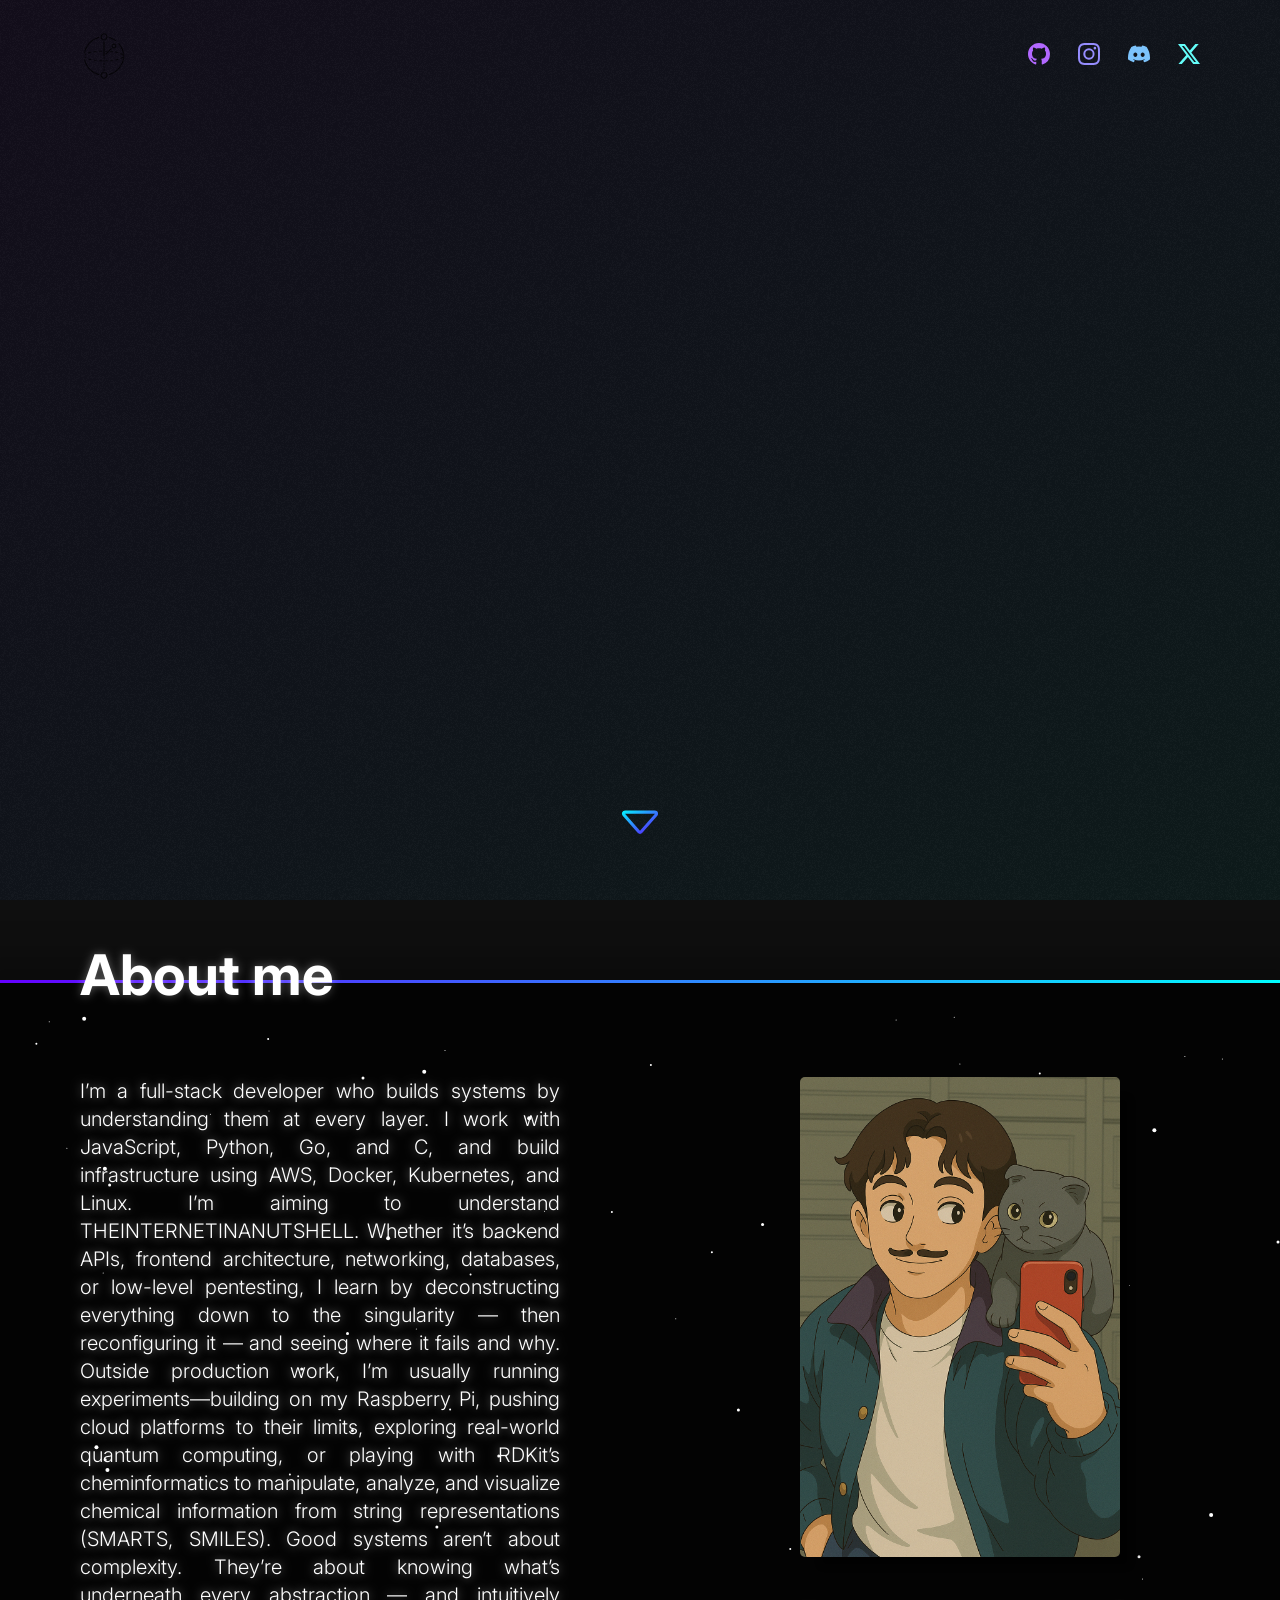
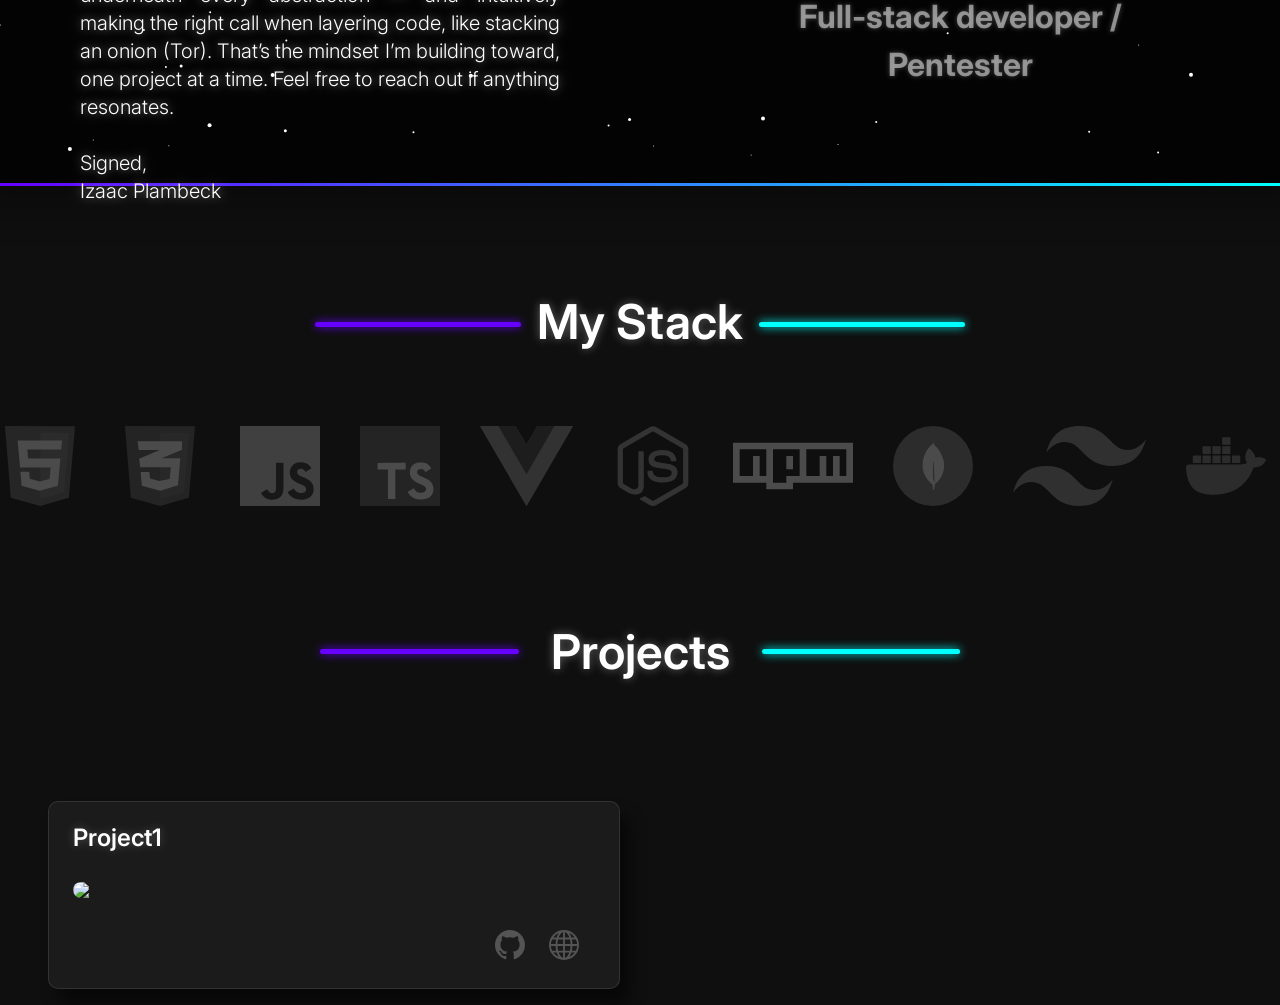
==== index.html @ 8a660562 "Deploy" ====
<!doctype html><html lang=""><head><meta charset="utf-8"><meta http-equiv="X-UA-Compatible" content="IE=edge"><meta name="viewport" content="width=device-width,initial-scale=1"><link rel="icon" href="/favicon.ico"><meta property="og:title" content="Izaac Plambeck - Developer Portfolio"/><meta property="og:description" content="Portfolio to showcase my skills and projects."/><meta property="og:image" content="https://Izaacapp.github.io/preview.png"/><meta property="og:url" content="https://Izaacapp.github.io/"/><title>Izaac Plambeck - Izaacs</title><script defer="defer" src="/js/chunk-vendors.48501318.js"></script><script defer="defer" src="/js/app.54926633.js"></script><link href="/css/app.30dce50b.css" rel="stylesheet"><link href="/app.css" rel="stylesheet"></head><body><noscript><strong>We're sorry but izaacapp-portfolio doesn't work properly without JavaScript enabled. Please enable it to continue.</strong></noscript><div id="app"></div></body></html>
---- css/app.30dce50b.css ----
@import url(https://fonts.googleapis.com/css2?family=Inter:ital,opsz,wght@0,14..32,100..900;1,14..32,100..900&display=swap);.about-container{width:100vw;height:-moz-fit-content;height:fit-content;display:flex;justify-content:center;align-items:center;padding:5rem 0}.about-card{width:100%;height:50rem;background-color:rgba(0,0,0,.75);-o-border-image:linear-gradient(to right,var(--primary),var(--secondary)) 1;border-image:linear-gradient(to right,var(--primary),var(--secondary)) 1;border-top:3px solid #000;border-bottom:3px solid #000;box-shadow:0 0 30px 25px rgba(0,0,0,.25);position:relative}.about-card canvas{height:100%;width:100%;position:absolute;top:0;left:0;pointer-events:none}.about-content{z-index:1;flex-direction:row}.about-content,.about-content-inner{display:flex;justify-content:center;align-items:center;height:100%}.about-content-inner{width:50%;flex-direction:column;box-sizing:border-box;padding:5rem}.about-content-inner img{height:min(90%,calc(50vw - 10rem));position:relative;border-radius:5px;box-shadow:15px 15px 10px rgba(0,0,0,.5)}.about-content-inner .subtitle{margin-top:1rem;font-size:2rem;font-weight:700;color:hsla(0,0%,100%,.5);text-align:center;line-height:calc(100% + 1rem);text-shadow:0 0 5px hsla(0,0%,100%,.25);width:min(90%,calc(50vw - 10rem));position:relative;display:block}.about-text-container{height:100%;width:100%;display:flex;flex-direction:column;justify-content:center;align-items:flex-start;gap:3rem}.about-title{font-size:3.5rem;font-weight:700;cursor:none;text-shadow:0 0 10px hsla(0,0%,100%,.35)}.about-text{font-size:1.25rem;line-height:calc(100% + .5rem);animation-delay:2s;text-shadow:0 0 10px hsla(0,0%,100%,.5);font-weight:300;text-align:justify}.about-title:hover{animation:change-color 2s infinite}@keyframes change-color{0%,to{color:var(--primary);text-shadow:0 0 10px var(--primary)}50%{color:var(--secondary);text-shadow:0 0 10px var(--secondary)}}@media (max-width:calc(100vh + 10rem)){.about-card{padding:5rem 0;height:-moz-fit-content;height:fit-content}.about-content{flex-direction:column;height:100%;width:100%;padding:0}.about-content-inner{height:-moz-fit-content;height:fit-content;width:100%;padding:2rem max(4rem,15vw);box-sizing:border-box}.about-content-inner img{width:calc(100% - 5vw);height:auto;box-sizing:border-box}}@property --rotation{syntax:"<angle>";initial-value:0deg;inherits:false}@keyframes rotate{0%{--rotation:0deg}to{--rotation:360deg}}.like{font-size:1.5rem;height:-moz-fit-content;height:fit-content;padding:.25rem 1.5rem;border-radius:2rem;border:none;background:#171717;display:flex;flex-direction:row;align-items:center;justify-content:center;gap:1rem;font-weight:500;color:#fff;position:relative;z-index:1}.like:after{background:#171717;z-index:-1;border-radius:2rem;border:1px solid hsla(0,0%,100%,.05)}.like:after,.like:before{content:"";height:100%;width:100%;position:absolute}.like:before{background-image:conic-gradient(from var(--rotation),var(--primary),var(--secondary),var(--primary));z-index:-2;padding:5px;border-radius:2rem;animation:rotate 5s linear infinite;filter:blur(10px) opacity(.65)}.head-container{width:100vw;height:100vh;align-items:center;position:relative}.head-container,.header{display:flex;flex-direction:column;justify-content:center}.header{align-items:flex-start;gap:1rem;animation:fade-in-up 2s forwards}.title{color:#fff;font-weight:bolder;font-size:5rem;text-align:center;line-height:100%;text-shadow:0 0 10px hsla(0,0%,100%,.25);display:inline-block}.text-wrapper{display:inline;white-space:wrap;font-size:5rem}.welcome-text{background-image:linear-gradient(to right,var(--primary),var(--secondary),var(--primary),var(--secondary));-webkit-background-clip:text;background-clip:text;color:transparent;background-size:300%;animation:gradient 2s infinite;position:relative;text-shadow:none;display:inline-block}.main-text{color:#fff;display:inline-block}.title-small{font-weight:inherit;color:inherit}.highlighted-name{background-image:linear-gradient(to right,var(--primary),var(--secondary),var(--primary),var(--secondary));-webkit-background-clip:text;background-clip:text;color:transparent;background-size:300%;animation:gradient 2s infinite;position:relative;text-shadow:none;display:inline-block}.fade-out{animation:fadeOut 1.5s ease forwards}.fade-in{animation:fadeIn 1.5s ease forwards}@keyframes fadeOut{0%{opacity:1}to{opacity:0}}@keyframes fadeIn{0%{opacity:0}to{opacity:1}}@keyframes gradient{0%{background-position-x:left}to{background-position-x:right}}.arrow{position:absolute;bottom:3rem;background:none;border:none;cursor:pointer;animation:arrow 2s infinite}.arrow:hover{animation-play-state:paused;scale:1.2;transition:scale .2s ease-out}@keyframes arrow{0%{opacity:0;transform:translateY(-2rem)}25%,50%{opacity:1;transform:translateY(0)}to{opacity:0;transform:translateY(2rem)}}@media (max-width:700px){.header{align-items:center}.title{line-height:calc(100% + 1rem);font-weight:800;padding:0 1rem}.text-wrapper,.title{font-size:3rem}}nav{width:100vw;height:7rem;position:absolute;z-index:5}nav .nav-content{width:100%;height:100%;display:flex;flex-direction:row;justify-content:space-between;align-items:center;box-sizing:border-box;padding:0 5rem}nav .nav-content .logo{height:100%;box-sizing:border-box;padding:2rem 0}nav .nav-content .logo a,nav .nav-content .logo a img{height:100%;cursor:none}nav .nav-content .socials{height:100%;display:flex;flex-direction:row;justify-content:center;align-items:center;gap:1.75rem}nav .nav-content .socials a{cursor:none}nav .nav-content .socials a:hover>img{transition:transform .15s ease-out;transform:translateY(-5px)}@media (max-width:700px){nav .nav-content{padding:0 2rem}}.card{width:100%;height:-moz-fit-content;height:fit-content;background:hsla(0,0%,100%,.05);padding:1.5rem;box-sizing:border-box;border-radius:10px;display:flex;flex-direction:column;justify-content:center;align-items:flex-start;gap:2rem;border:1px solid hsla(0,0%,100%,.1);position:relative;box-shadow:10px 15px 15px rgba(0,0,0,.5)}.card:before{content:"";position:absolute;top:50%;left:50%;translate:-50% -50%;width:100%;height:100%;background:radial-gradient(800px circle at var(--x) var(--y),hsla(0,0%,100%,.15),transparent 50%);z-index:-1;border-radius:10px;opacity:0}.card:hover:before{opacity:1;transition:opacity .2s}.card .title{font-size:1.5rem;font-weight:600;pointer-events:none;position:relative}.card .title:after,.card .title:before{content:"";width:100%;height:3px;background:linear-gradient(to right,var(--primary),var(--secondary));top:100%;left:0;opacity:0;border-radius:10px;position:absolute}.card .title:after{filter:blur(5px)}.card:hover .title:after,.card:hover .title:before{transition:opacity .2s;opacity:1}.card img{width:100%;border-radius:10px;pointer-events:none}.card .links a img{filter:opacity(.25)}.card .links a:hover img{transition:filter .25s;filter:opacity(1) drop-shadow(0 0 15px white)}.card .links{width:100%;flex-direction:row;justify-content:flex-end;gap:1.5rem;padding:0 1rem}.card .links,.projects-container{display:flex;align-items:center;box-sizing:border-box}.projects-container{width:100vw;height:-moz-fit-content;height:fit-content;flex-direction:column;justify-content:center;gap:2.5rem;padding:1rem 0 1rem 0;position:relative;margin:0 auto 0 auto}.projects-wrapper{width:40rem;display:flex;justify-content:center;align-items:center;gap:2rem;margin:5rem auto 5rem auto}.projects-line{flex:1;height:5px;background-color:var(--primary);border-radius:3px;box-shadow:0 0 10px var(--primary)}.projects-wrapper .projects-line:last-child{background-color:var(--secondary);box-shadow:0 0 10px var(--secondary)}.projects-title{font-size:clamp(2rem,5vw,3rem);font-weight:600;text-shadow:0 0 10px hsla(0,0%,100%,.35);color:#fff;text-align:center;white-space:nowrap}@media (max-width:600px){.projects-line{display:none}}.projects-grid{display:grid;grid-template-columns:1fr 1fr;justify-content:center;width:75rem;gap:2.5rem;height:-moz-fit-content;height:fit-content}@media (max-width:80rem){.projects-grid{grid-template-columns:1fr 1fr;width:100%;padding:0 3rem;box-sizing:border-box}}@media (max-width:40rem){.projects-grid{grid-template-columns:1fr;width:100%;padding:0 2rem;box-sizing:border-box}}.project-card{width:100%;height:20rem;background-image:linear-gradient(to bottom right,rgba(6,6,6,.5),hsla(0,0%,5%,.5));border-radius:10px;position:relative}.skills-container{width:100vw;height:-moz-fit-content;height:fit-content;display:flex;flex-direction:column;justify-content:center;align-items:center;position:relative;padding:2rem 0 1rem 0;gap:5rem}.skills-container .title{font-size:clamp(2rem,5vw,3rem);font-weight:600;text-shadow:0 0 10px hsla(0,0%,100%,.35);position:relative;text-align:center}.skills-container .title:after,.skills-container .title:before{content:"";width:100%;height:5px;position:absolute;border-radius:3px;top:50%}@media (max-width:500px){.skills-container .title:after,.skills-container .title:before{display:none}}.skills-container .title:before{background-color:var(--primary);left:calc(-100% - 1rem);box-shadow:0 0 10px var(--primary)}.skills-container .title:after{background-color:var(--secondary);left:calc(100% + 1rem);box-shadow:0 0 10px var(--secondary)}.skills-container .scroller-wrapper{width:100vw;height:-moz-fit-content;height:fit-content;display:flex;flex-direction:row;justify-content:flex-start;overflow-x:hidden;gap:2.5rem}.skills-container .scroller-wrapper:hover .scroller{animation-play-state:paused}.skills-container .scroller-wrapper .scroller{display:flex;flex-direction:row;justify-content:flex-start;gap:2.5rem;animation:scroll 90s linear infinite;animation-play-state:running}.skills-container .scroller-wrapper .scroller,.skills-container .scroller-wrapper .scroller .scroller-card{width:-moz-fit-content;width:fit-content;height:-moz-fit-content;height:fit-content}.skills-container .scroller-wrapper .scroller .scroller-card img{height:5rem;filter:grayscale(1) opacity(.25)}.skills-container .scroller-wrapper .scroller .scroller-card img:hover{transition:filter .25s;filter:none}@keyframes scroll{0%{transform:translateX(0)}to{transform:translateX(-100%)}}:root{--bg-base:#0f0f0f;--primary:#60f;--secondary:#0ff;--primary-gradient:rgba(102,0,255,.05);--secondary-gradient:rgba(0,255,255,.05);--font-inter:"Inter",system-ui;font-family:var(--font-inter);background-color:var(--bg-base);scroll-behavior:smooth;color:#fff}::-webkit-scrollbar{background:none;width:10px}::-webkit-scrollbar-thumb{background-color:hsla(0,0%,100%,.05);border-radius:10rem}::-webkit-scrollbar-thumb:hover{background-color:hsla(0,0%,100%,.1)}body{margin:0;height:-moz-fit-content;height:fit-content;position:relative;overflow-x:hidden;cursor:none}body:after,body:before{content:"";width:100vw;height:100vh;position:fixed;top:0;left:0;z-index:-2}body:before{background-image:url(/img/noise.a5dc8714.png);opacity:.025}body:after{background-image:linear-gradient(to bottom right,var(--primary-gradient),var(--secondary-gradient));z-index:-1}#cursor{position:fixed;width:10px;height:10px;border-radius:5px;z-index:999;animation:cursor 5s infinite;pointer-events:none}@keyframes cursor{0%,to{background:var(--primary);box-shadow:0 0 10px var(--primary)}50%{background:var(--secondary);box-shadow:0 0 10px var(--secondary)}}@media (pointer:coarse){#cursor{display:none}}@media (pointer:none){#cursor{display:none}}@keyframes fade-in-up{0%{opacity:0;transform:translateY(-3rem)}to{opacity:1;transform:translateY(0)}}
---- app.css ----
@import url(https://fonts.googleapis.com/css2?family=Inter:ital,opsz,wght@0,14..32,100..900;1,14..32,100..900&display=swap);.about-container{width:100vw;height:-moz-fit-content;height:fit-content;display:flex;justify-content:center;align-items:center;padding:5rem 0}.about-card{width:100%;height:50rem;background-color:rgba(0,0,0,.75);-o-border-image:linear-gradient(to right,var(--primary),var(--secondary)) 1;border-image:linear-gradient(to right,var(--primary),var(--secondary)) 1;border-top:3px solid #000;border-bottom:3px solid #000;box-shadow:0 0 30px 25px rgba(0,0,0,.25);position:relative}.about-card canvas{height:100%;width:100%;position:absolute;top:0;left:0;pointer-events:none}.about-content{z-index:1;flex-direction:row}.about-content,.about-content-inner{display:flex;justify-content:center;align-items:center;height:100%}.about-content-inner{width:50%;flex-direction:column;box-sizing:border-box;padding:5rem}.about-content-inner img{height:min(90%,calc(50vw - 10rem));position:relative;border-radius:5px;box-shadow:15px 15px 10px rgba(0,0,0,.5)}.about-content-inner .subtitle{margin-top:1rem;font-size:2rem;font-weight:700;color:hsla(0,0%,100%,.5);text-align:center;line-height:calc(100% + 1rem);text-shadow:0 0 5px hsla(0,0%,100%,.25);width:min(90%,calc(50vw - 10rem));position:relative;display:block}.about-text-container{height:100%;width:100%;display:flex;flex-direction:column;justify-content:center;align-items:flex-start;gap:3rem}.about-title{font-size:3.5rem;font-weight:700;cursor:none;text-shadow:0 0 10px hsla(0,0%,100%,.35)}.about-text{font-size:1.25rem;line-height:calc(100% + .5rem);animation-delay:2s;text-shadow:0 0 10px hsla(0,0%,100%,.5);font-weight:300;text-align:justify}.about-title:hover{animation:change-color 2s infinite}@keyframes change-color{0%,to{color:var(--primary);text-shadow:0 0 10px var(--primary)}50%{color:var(--secondary);text-shadow:0 0 10px var(--secondary)}}@media (max-width:calc(100vh + 10rem)){.about-card{padding:5rem 0;height:-moz-fit-content;height:fit-content}.about-content{flex-direction:column;height:100%;width:100%;padding:0}.about-content-inner{height:-moz-fit-content;height:fit-content;width:100%;padding:2rem max(4rem,15vw);box-sizing:border-box}.about-content-inner img{width:calc(100% - 5vw);height:auto;box-sizing:border-box}}@property --rotation{syntax:"<angle>";initial-value:0deg;inherits:false}@keyframes rotate{0%{--rotation:0deg}to{--rotation:360deg}}.like{font-size:1.5rem;height:-moz-fit-content;height:fit-content;padding:.25rem 1.5rem;border-radius:2rem;border:none;background:#171717;display:flex;flex-direction:row;align-items:center;justify-content:center;gap:1rem;font-weight:500;color:#fff;position:relative;z-index:1}.like:after{background:#171717;z-index:-1;border-radius:2rem;border:1px solid hsla(0,0%,100%,.05)}.like:after,.like:before{content:"";height:100%;width:100%;position:absolute}.like:before{background-image:conic-gradient(from var(--rotation),var(--primary),var(--secondary),var(--primary));z-index:-2;padding:5px;border-radius:2rem;animation:rotate 5s linear infinite;filter:blur(10px) opacity(.65)}.head-container{width:100vw;height:100vh;align-items:center;position:relative}.head-container,.header{display:flex;flex-direction:column;justify-content:center}.header{align-items:flex-start;gap:1rem;animation:fade-in-up 2s forwards}.title{color:#fff;font-weight:bolder;font-size:5rem;text-align:center;line-height:100%;text-shadow:0 0 10px hsla(0,0%,100%,.25);display:inline-block}.text-wrapper{display:inline;white-space:wrap;font-size:5rem}.welcome-text{background-image:linear-gradient(to right,var(--primary),var(--secondary),var(--primary),var(--secondary));-webkit-background-clip:text;background-clip:text;color:transparent;background-size:300%;animation:gradient 2s infinite;position:relative;text-shadow:none;display:inline-block}.main-text{color:#fff;display:inline-block}.title-small{font-weight:inherit;color:inherit}.highlighted-name{background-image:linear-gradient(to right,var(--primary),var(--secondary),var(--primary),var(--secondary));-webkit-background-clip:text;background-clip:text;color:transparent;background-size:300%;animation:gradient 2s infinite;position:relative;text-shadow:none;display:inline-block}.fade-out{animation:fadeOut 1.5s ease forwards}.fade-in{animation:fadeIn 1.5s ease forwards}@keyframes fadeOut{0%{opacity:1}to{opacity:0}}@keyframes fadeIn{0%{opacity:0}to{opacity:1}}@keyframes gradient{0%{background-position-x:left}to{background-position-x:right}}.arrow{position:absolute;bottom:3rem;background:none;border:none;cursor:pointer;animation:arrow 2s infinite}.arrow:hover{animation-play-state:paused;scale:1.2;transition:scale .2s ease-out}@keyframes arrow{0%{opacity:0;transform:translateY(-2rem)}25%,50%{opacity:1;transform:translateY(0)}to{opacity:0;transform:translateY(2rem)}}@media (max-width:700px){.header{align-items:center}.title{line-height:calc(100% + 1rem);font-weight:800;padding:0 1rem}.text-wrapper,.title{font-size:3rem}}nav{width:100vw;height:7rem;position:absolute;z-index:5}nav .nav-content{width:100%;height:100%;display:flex;flex-direction:row;justify-content:space-between;align-items:center;box-sizing:border-box;padding:0 5rem}nav .nav-content .logo{height:100%;box-sizing:border-box;padding:2rem 0}nav .nav-content .logo a,nav .nav-content .logo a img{height:100%;cursor:none}nav .nav-content .socials{height:100%;display:flex;flex-direction:row;justify-content:center;align-items:center;gap:1.75rem}nav .nav-content .socials a{cursor:none}nav .nav-content .socials a:hover>img{transition:transform .15s ease-out;transform:translateY(-5px)}@media (max-width:700px){nav .nav-content{padding:0 2rem}}.card{width:100%;height:-moz-fit-content;height:fit-content;background:hsla(0,0%,100%,.05);padding:1.5rem;box-sizing:border-box;border-radius:10px;display:flex;flex-direction:column;justify-content:center;align-items:flex-start;gap:2rem;border:1px solid hsla(0,0%,100%,.1);position:relative;box-shadow:10px 15px 15px rgba(0,0,0,.5)}.card:before{content:"";position:absolute;top:50%;left:50%;translate:-50% -50%;width:100%;height:100%;background:radial-gradient(800px circle at var(--x) var(--y),hsla(0,0%,100%,.15),transparent 50%);z-index:-1;border-radius:10px;opacity:0}.card:hover:before{opacity:1;transition:opacity .2s}.card .title{font-size:1.5rem;font-weight:600;pointer-events:none;position:relative}.card .title:after,.card .title:before{content:"";width:100%;height:3px;background:linear-gradient(to right,var(--primary),var(--secondary));top:100%;left:0;opacity:0;border-radius:10px;position:absolute}.card .title:after{filter:blur(5px)}.card:hover .title:after,.card:hover .title:before{transition:opacity .2s;opacity:1}.card img{width:100%;border-radius:10px;pointer-events:none}.card .links a img{filter:opacity(.25)}.card .links a:hover img{transition:filter .25s;filter:opacity(1) drop-shadow(0 0 15px white)}.card .links{width:100%;flex-direction:row;justify-content:flex-end;gap:1.5rem;padding:0 1rem}.card .links,.projects-container{display:flex;align-items:center;box-sizing:border-box}.projects-container{width:100vw;height:-moz-fit-content;height:fit-content;flex-direction:column;justify-content:center;gap:2.5rem;padding:1rem 0 1rem 0;position:relative;margin:0 auto 0 auto}.projects-wrapper{width:40rem;display:flex;justify-content:center;align-items:center;gap:2rem;margin:5rem auto 5rem auto}.projects-line{flex:1;height:5px;background-color:var(--primary);border-radius:3px;box-shadow:0 0 10px var(--primary)}.projects-wrapper .projects-line:last-child{background-color:var(--secondary);box-shadow:0 0 10px var(--secondary)}.projects-title{font-size:clamp(2rem,5vw,3rem);font-weight:600;text-shadow:0 0 10px hsla(0,0%,100%,.35);color:#fff;text-align:center;white-space:nowrap}@media (max-width:600px){.projects-line{display:none}}.projects-grid{display:grid;grid-template-columns:1fr 1fr;justify-content:center;width:75rem;gap:2.5rem;height:-moz-fit-content;height:fit-content}@media (max-width:80rem){.projects-grid{grid-template-columns:1fr 1fr;width:100%;padding:0 3rem;box-sizing:border-box}}@media (max-width:40rem){.projects-grid{grid-template-columns:1fr;width:100%;padding:0 2rem;box-sizing:border-box}}.project-card{width:100%;height:20rem;background-image:linear-gradient(to bottom right,rgba(6,6,6,.5),hsla(0,0%,5%,.5));border-radius:10px;position:relative}.skills-container{width:100vw;height:-moz-fit-content;height:fit-content;display:flex;flex-direction:column;justify-content:center;align-items:center;position:relative;padding:2rem 0 1rem 0;gap:5rem}.skills-container .title{font-size:clamp(2rem,5vw,3rem);font-weight:600;text-shadow:0 0 10px hsla(0,0%,100%,.35);position:relative;text-align:center}.skills-container .title:after,.skills-container .title:before{content:"";width:100%;height:5px;position:absolute;border-radius:3px;top:50%}@media (max-width:500px){.skills-container .title:after,.skills-container .title:before{display:none}}.skills-container .title:before{background-color:var(--primary);left:calc(-100% - 1rem);box-shadow:0 0 10px var(--primary)}.skills-container .title:after{background-color:var(--secondary);left:calc(100% + 1rem);box-shadow:0 0 10px var(--secondary)}.skills-container .scroller-wrapper{width:100vw;height:-moz-fit-content;height:fit-content;display:flex;flex-direction:row;justify-content:flex-start;overflow-x:hidden;gap:2.5rem}.skills-container .scroller-wrapper:hover .scroller{animation-play-state:paused}.skills-container .scroller-wrapper .scroller{display:flex;flex-direction:row;justify-content:flex-start;gap:2.5rem;animation:scroll 90s linear infinite;animation-play-state:running}.skills-container .scroller-wrapper .scroller,.skills-container .scroller-wrapper .scroller .scroller-card{width:-moz-fit-content;width:fit-content;height:-moz-fit-content;height:fit-content}.skills-container .scroller-wrapper .scroller .scroller-card img{height:5rem;filter:grayscale(1) opacity(.25)}.skills-container .scroller-wrapper .scroller .scroller-card img:hover{transition:filter .25s;filter:none}@keyframes scroll{0%{transform:translateX(0)}to{transform:translateX(-100%)}}:root{--bg-base:#0f0f0f;--primary:#60f;--secondary:#0ff;--primary-gradient:rgba(102,0,255,.05);--secondary-gradient:rgba(0,255,255,.05);--font-inter:"Inter",system-ui;font-family:var(--font-inter);background-color:var(--bg-base);scroll-behavior:smooth;color:#fff}::-webkit-scrollbar{background:none;width:10px}::-webkit-scrollbar-thumb{background-color:hsla(0,0%,100%,.05);border-radius:10rem}::-webkit-scrollbar-thumb:hover{background-color:hsla(0,0%,100%,.1)}body{margin:0;height:-moz-fit-content;height:fit-content;position:relative;overflow-x:hidden;cursor:none}body:after,body:before{content:"";width:100vw;height:100vh;position:fixed;top:0;left:0;z-index:-2}body:before{background-image:url(/img/noise.a5dc8714.png);opacity:.025}body:after{background-image:linear-gradient(to bottom right,var(--primary-gradient),var(--secondary-gradient));z-index:-1}#cursor{position:fixed;width:10px;height:10px;border-radius:5px;z-index:999;animation:cursor 5s infinite;pointer-events:none}@keyframes cursor{0%,to{background:var(--primary);box-shadow:0 0 10px var(--primary)}50%{background:var(--secondary);box-shadow:0 0 10px var(--secondary)}}@media (pointer:coarse){#cursor{display:none}}@media (pointer:none){#cursor{display:none}}@keyframes fade-in-up{0%{opacity:0;transform:translateY(-3rem)}to{opacity:1;transform:translateY(0)}}
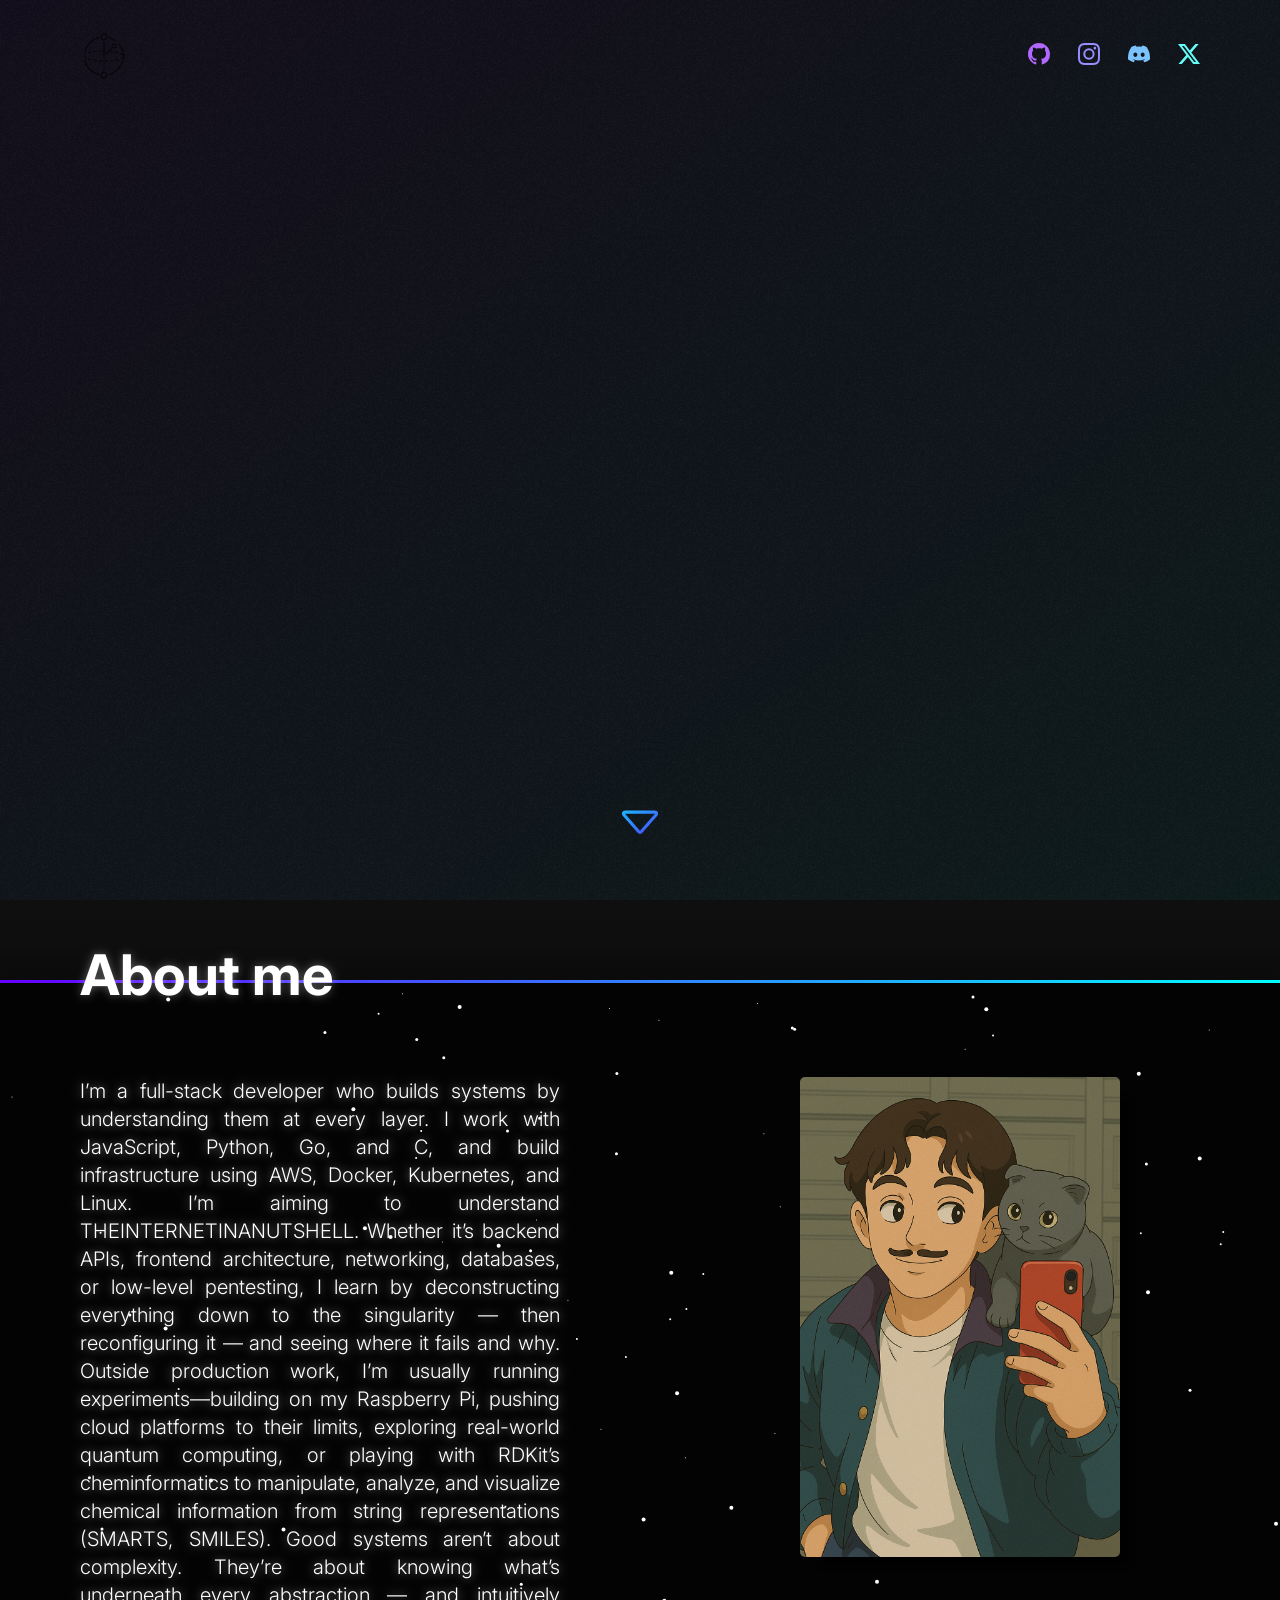
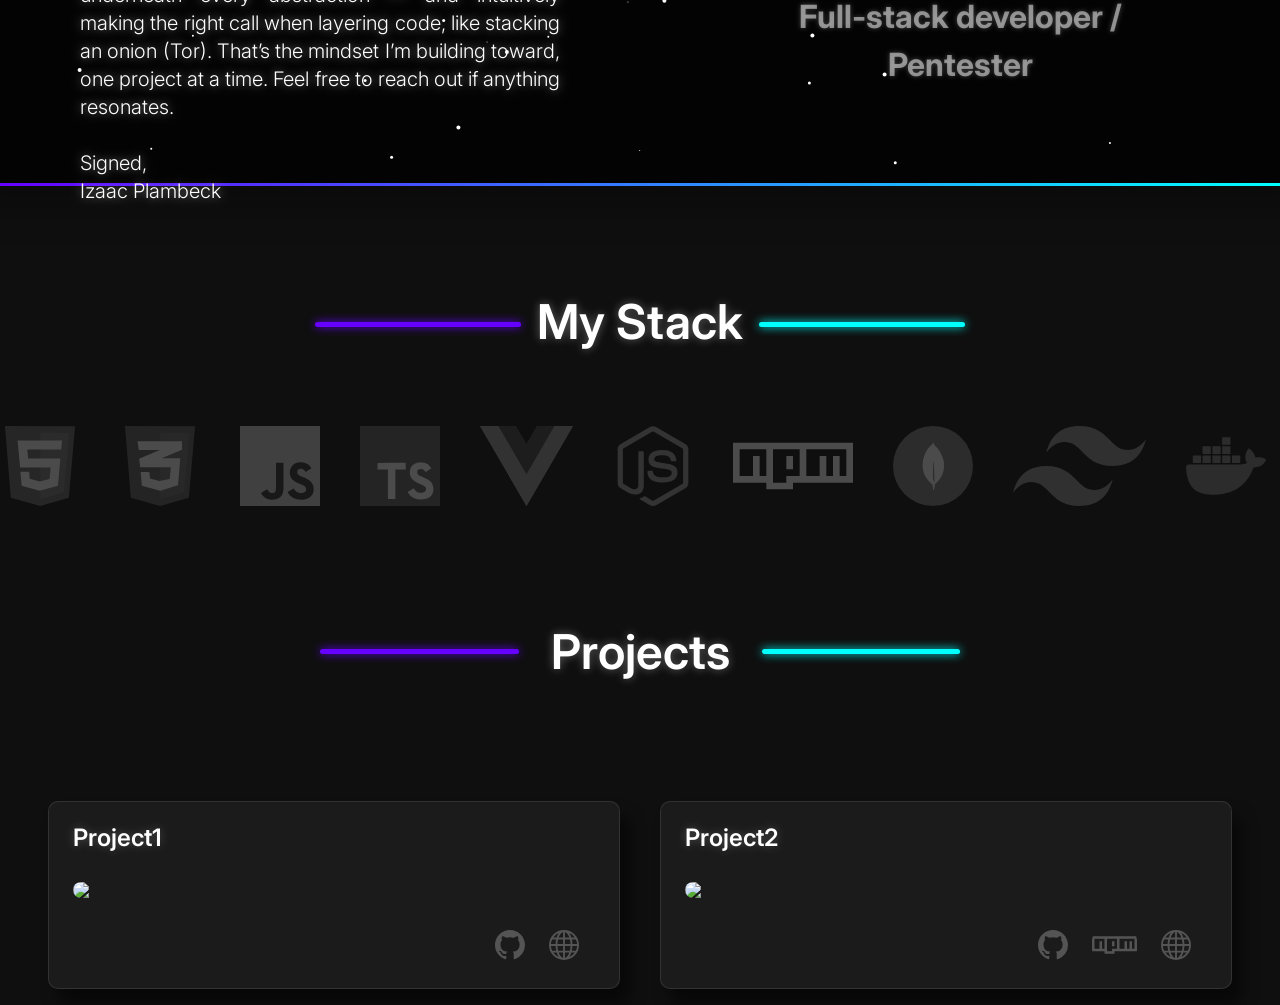
==== commit 41b7cccb: "Deploy" ====
--- a/index.html
+++ b/index.html
@@ -1 +1 @@
-<!doctype html><html lang=""><head><meta charset="utf-8"><meta http-equiv="X-UA-Compatible" content="IE=edge"><meta name="viewport" content="width=device-width,initial-scale=1"><link rel="icon" href="/favicon.ico"><meta property="og:title" content="Izaac Plambeck - Developer Portfolio"/><meta property="og:description" content="Portfolio to showcase my skills and projects."/><meta property="og:image" content="https://Izaacapp.github.io/preview.png"/><meta property="og:url" content="https://Izaacapp.github.io/"/><title>Izaac Plambeck - Izaacs</title><script defer="defer" src="/js/chunk-vendors.48501318.js"></script><script defer="defer" src="/js/app.54926633.js"></script><link href="/css/app.30dce50b.css" rel="stylesheet"><link href="/app.css" rel="stylesheet"></head><body><noscript><strong>We're sorry but izaacapp-portfolio doesn't work properly without JavaScript enabled. Please enable it to continue.</strong></noscript><div id="app"></div></body></html>+<!doctype html><html lang=""><head><meta charset="utf-8"><meta http-equiv="X-UA-Compatible" content="IE=edge"><meta name="viewport" content="width=device-width,initial-scale=1"><link rel="icon" href="/favicon.ico"><meta property="og:title" content="Izaac Plambeck - Developer Portfolio"/><meta property="og:description" content="Portfolio to showcase my skills and projects."/><meta property="og:image" content="https://Izaacapp.github.io/preview.png"/><meta property="og:url" content="https://Izaacapp.github.io/"/><title>Izaac Plambeck - Izaacs</title><script defer="defer" src="/js/chunk-vendors.48501318.js"></script><script defer="defer" src="/js/app.9fa5ce66.js"></script><link href="/css/app.30dce50b.css" rel="stylesheet"><link href="/app.css" rel="stylesheet"></head><body><noscript><strong>We're sorry but izaacapp-portfolio doesn't work properly without JavaScript enabled. Please enable it to continue.</strong></noscript><div id="app"></div></body></html>
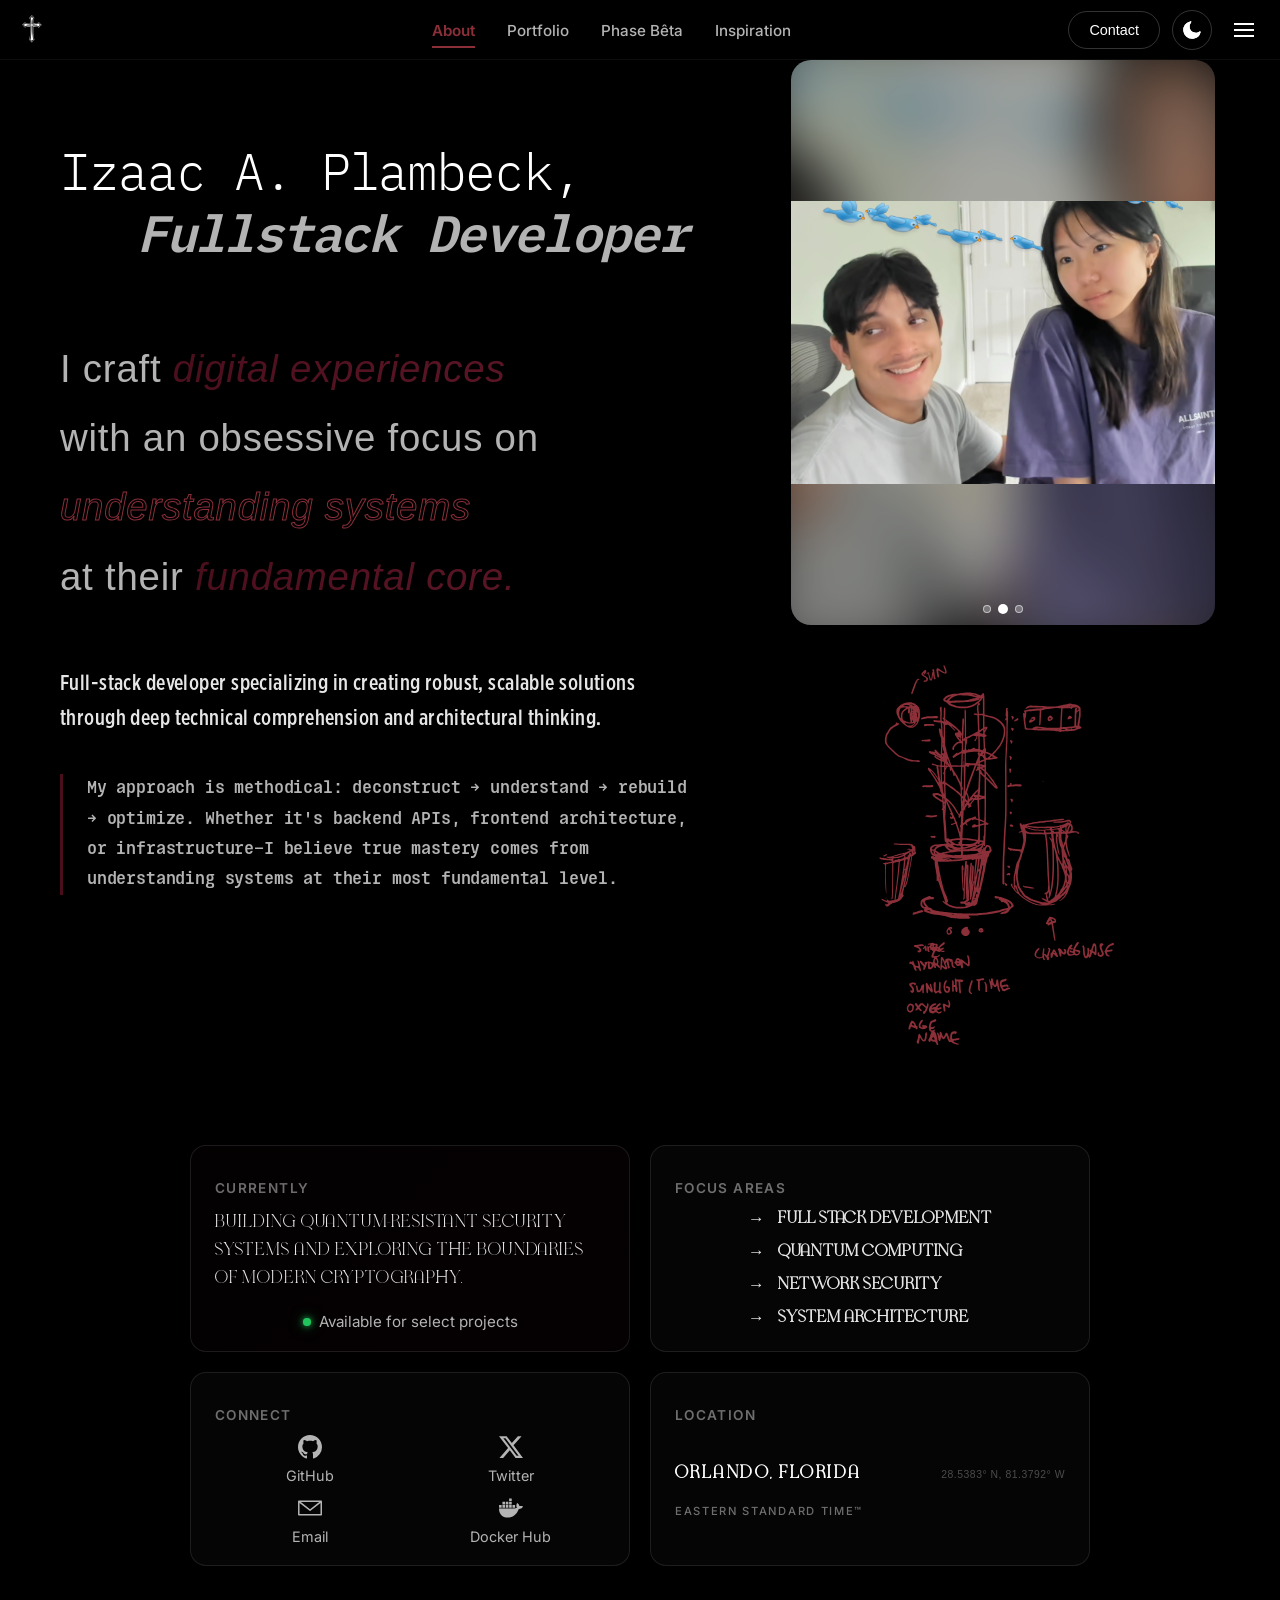
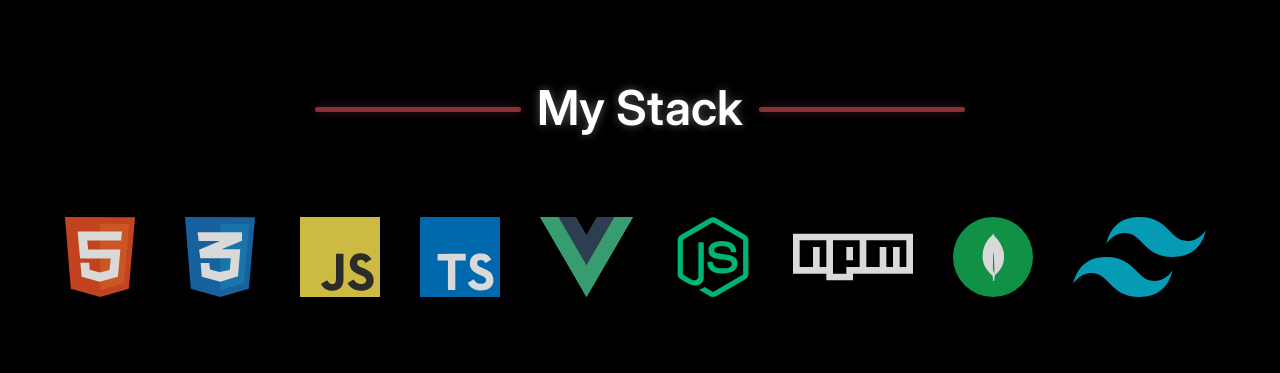
==== commit 0d338cbf: "Deploy portfolio - 2026-07-29 18:06:31" ====
--- a/index.html
+++ b/index.html
@@ -1 +1,21 @@
-<!doctype html><html lang=""><head><meta charset="utf-8"><meta http-equiv="X-UA-Compatible" content="IE=edge"><meta name="viewport" content="width=device-width,initial-scale=1"><link rel="icon" href="/favicon.ico"><meta property="og:title" content="Izaac Plambeck - Developer Portfolio"/><meta property="og:description" content="Portfolio to showcase my skills and projects."/><meta property="og:image" content="https://Izaacapp.github.io/preview.png"/><meta property="og:url" content="https://Izaacapp.github.io/"/><title>Izaac Plambeck - Izaacs</title><script defer="defer" src="/js/chunk-vendors.48501318.js"></script><script defer="defer" src="/js/app.9fa5ce66.js"></script><link href="/css/app.30dce50b.css" rel="stylesheet"><link href="/app.css" rel="stylesheet"></head><body><noscript><strong>We're sorry but izaacapp-portfolio doesn't work properly without JavaScript enabled. Please enable it to continue.</strong></noscript><div id="app"></div></body></html>+<!DOCTYPE html>
+<html lang="en">
+  <head>
+    <meta charset="UTF-8">
+    <link rel="icon" href="/favicon.ico">
+    <meta name="viewport" content="width=device-width, initial-scale=1.0">
+    <title>Izaac Plambeck - Portfolio</title>
+    <!-- Fonts discovered at HTML parse instead of 3 requests deep (was a CSS @import). -->
+    <link rel="preconnect" href="https://fonts.googleapis.com">
+    <link rel="preconnect" href="https://fonts.gstatic.com" crossorigin>
+    <link href="https://fonts.googleapis.com/css2?family=Inter:ital,opsz,wght@0,14..32,100..900;1,14..32,100..900&display=swap" rel="stylesheet">
+    <!-- YouTube embeds are lazy; warm the connections for the posters and players. -->
+    <link rel="preconnect" href="https://www.youtube.com">
+    <link rel="preconnect" href="https://i.ytimg.com">
+    <script type="module" crossorigin src="/assets/index-BXxkFetA.js"></script>
+    <link rel="stylesheet" crossorigin href="/assets/index-DEdmOP5r.css">
+  </head>
+  <body>
+    <div id="app"></div>
+  </body>
+</html>
--- a/assets/index-DEdmOP5r.css
+++ b/assets/index-DEdmOP5r.css
@@ -0,0 +1 @@
+.logo-wrapper[data-v-ac8ef3da]{display:flex;align-items:center;grid-column:1;justify-self:start}.logo-fixed-container[data-v-ac8ef3da]{display:flex;align-items:center;position:relative}.logo[data-v-ac8ef3da]{text-decoration:none;display:flex;align-items:center;position:relative}.logo-text[data-v-ac8ef3da]{font-size:clamp(.95rem,2vw,1.2rem);font-weight:600;color:#fff;letter-spacing:-.02em;transition:color .3s ease,opacity .3s ease;white-space:nowrap}.logo-text.logo-hidden[data-v-ac8ef3da]{opacity:0;pointer-events:none}.logo:hover .logo-text[data-v-ac8ef3da]:not(.logo-hidden){color:#4a0e1c}.navbar-cross[data-v-ac8ef3da]{position:absolute;left:0;width:2rem;height:2rem;opacity:0;pointer-events:none;filter:invert(1) brightness(1.2) contrast(1.5);transition:opacity .3s ease,transform .3s ease}.navbar-cross.cross-visible[data-v-ac8ef3da]{opacity:1;pointer-events:auto}.navbar-cross.cross-visible[data-v-ac8ef3da]:hover,.logo:hover .navbar-cross.cross-visible[data-v-ac8ef3da]{transform:rotate(45deg);filter:invert(1) brightness(1.4) contrast(1.8)}:root.light-theme .navbar-cross.cross-visible[data-v-ac8ef3da]{filter:invert(0) brightness(.2) contrast(1.5)}:root.light-theme .navbar-cross.cross-visible[data-v-ac8ef3da]:hover,:root.light-theme .logo:hover .navbar-cross.cross-visible[data-v-ac8ef3da]{transform:rotate(45deg);filter:invert(0) brightness(.1) contrast(2)}:root.light-theme .logo-text[data-v-ac8ef3da]{color:#333}:root.light-theme .logo:hover .logo-text[data-v-ac8ef3da]{color:#4a0e1c}@media(max-width:768px){.logo-text[data-v-ac8ef3da]{font-size:1rem}.navbar-cross[data-v-ac8ef3da]{width:1.75rem;height:1.75rem}}.center-nav[data-v-27d4ea5a]{display:none}@media(min-width:769px){.center-nav[data-v-27d4ea5a]{display:flex;gap:1rem;align-items:center;grid-column:2;justify-self:center}}@media(min-width:1025px){.center-nav[data-v-27d4ea5a]{gap:2rem}}.nav-item[data-v-27d4ea5a]{text-decoration:none;color:#ffffffb3;font-size:.95rem;font-weight:500;transition:color .3s ease,font-weight .3s ease;position:relative;padding:8px 0;white-space:nowrap}.nav-item[data-v-27d4ea5a]:hover{color:#8b2f39}.nav-item.active[data-v-27d4ea5a]{color:#8b2f39;font-weight:600}.nav-item[data-v-27d4ea5a]:after{content:"";position:absolute;bottom:0;left:0;width:0;height:2px;background:#8b2f39;transition:width .3s ease}.nav-item.active[data-v-27d4ea5a]:after,.nav-item[data-v-27d4ea5a]:hover:after{width:100%}:root.light-theme .nav-item[data-v-27d4ea5a]{color:#333333bf}:root.light-theme .nav-item[data-v-27d4ea5a]:hover{color:#4a0e1c}:root.light-theme .nav-item.active[data-v-27d4ea5a]{color:#4a0e1c;font-weight:600}:root.light-theme .nav-item[data-v-27d4ea5a]:after{background:#4a0e1c}.contact-btn[data-v-ea01df95]{padding:10px 20px;background:transparent;border:1px solid rgba(255,255,255,.2);border-radius:50px;color:#fff;font-size:.9rem;font-weight:500;cursor:none;transition:background-color .3s ease,border-color .3s ease,color .3s ease;pointer-events:auto;position:relative;z-index:1;white-space:nowrap;display:none}@media(min-width:768px){.contact-btn[data-v-ea01df95]{display:block}}.contact-btn[data-v-ea01df95]:hover{background:#ffffff0d;border-color:#ffffff4d}:root.light-theme .contact-btn[data-v-ea01df95]{border:1px solid rgba(51,51,51,.25);color:#333}:root.light-theme .contact-btn[data-v-ea01df95]:hover{background:#33333314;border-color:#3336}.theme-toggle-btn[data-v-533f557f]{width:2.5rem;height:2.5rem;border-radius:50%;background:transparent;border:1px solid rgba(255,255,255,.2);display:flex;align-items:center;justify-content:center;cursor:none;transition:background-color .3s ease,border-color .3s ease,transform .3s ease;padding:0;pointer-events:auto;position:relative;z-index:1;flex-shrink:0}.theme-toggle-btn[data-v-533f557f]:hover{background:#ffffff0d;border-color:#ffffff4d;transform:rotate(15deg)}.theme-toggle-btn .theme-icon[data-v-533f557f]{width:1.25rem;height:1.25rem;filter:brightness(0) saturate(100%) invert(100%);transition:filter .3s ease}:root.light-theme .theme-toggle-btn[data-v-533f557f]{border-color:#33333340}:root.light-theme .theme-toggle-btn[data-v-533f557f]:hover{background:#33333314;border-color:#3336}:root.light-theme .theme-toggle-btn .theme-icon[data-v-533f557f]{filter:brightness(0) saturate(100%) invert(20%)}@media(max-width:768px){.theme-toggle-btn[data-v-533f557f]{width:2.25rem;height:2.25rem}}.menu-btn[data-v-c70d76b7]{width:2.5rem;height:2.5rem;background:transparent;border:none;cursor:none;position:relative;padding:0;display:flex;flex-direction:column;justify-content:center;align-items:center;gap:4px;transition:transform .3s ease,opacity .3s ease;pointer-events:auto;z-index:1;flex-shrink:0}.menu-btn span[data-v-c70d76b7]{display:block;width:1.25rem;height:2px;background:#fff;transition:transform .3s ease,opacity .3s ease,background-color .3s ease;transform-origin:center}.menu-btn.menu-open span[data-v-c70d76b7]:nth-child(1){transform:rotate(45deg) translate(5px,5px)}.menu-btn.menu-open span[data-v-c70d76b7]:nth-child(2){opacity:0}.menu-btn.menu-open span[data-v-c70d76b7]:nth-child(3){transform:rotate(-45deg) translate(5px,-5px)}:root.light-theme .menu-btn span[data-v-c70d76b7]{background:#333}@media(max-width:768px){.menu-btn[data-v-c70d76b7]{width:2.25rem;height:2.25rem}}.menu-section[data-v-ec5db75a]{display:flex;flex-direction:column}.menu-section h3[data-v-ec5db75a]{font-size:.75rem;text-transform:uppercase;letter-spacing:.08em;font-feature-settings:"case" 1,"cpsp" 1;color:#ffffff61;margin-bottom:32px;font-weight:500}:root.light-theme .menu-section h3[data-v-ec5db75a]{color:#3333338c}@media(max-width:768px){.menu-section h3[data-v-ec5db75a]{margin-bottom:16px}}.menu-overlay[data-v-d755d145]{position:fixed;inset:0;width:100%;height:100vh;z-index:9998;background:#000000fa;backdrop-filter:blur(20px);-webkit-backdrop-filter:blur(20px);opacity:0;visibility:hidden;transition:opacity .4s ease,visibility .4s ease;pointer-events:none;padding-top:60px;box-sizing:border-box}.menu-overlay.menu-active[data-v-d755d145]{opacity:1;visibility:visible;pointer-events:auto}.menu-content[data-v-d755d145]{position:relative;height:100%;display:flex;flex-direction:column;padding:16px clamp(30px,5vw,60px);max-width:1400px;margin:0 auto;overflow-y:auto;pointer-events:auto;z-index:9999}.menu-grid[data-v-d755d145]{display:grid;grid-template-columns:repeat(auto-fit,minmax(250px,1fr));gap:clamp(30px,5vw,80px);margin-top:clamp(10px,3vh,30px)}@media(min-width:900px){.menu-grid[data-v-d755d145]{grid-template-columns:repeat(3,max-content);justify-content:center;column-gap:clamp(70px,9vw,150px)}}.menu-link[data-v-d755d145]{display:block;font-size:clamp(1.25rem,3vw,1.75rem);color:#fffc;text-decoration:none;margin-bottom:clamp(16px,2vh,24px);transition:color .3s ease,transform .3s ease;font-weight:400;letter-spacing:-.01em;line-height:1.25;cursor:none;pointer-events:auto;position:relative;z-index:10}.menu-link[data-v-d755d145]:hover{color:#fff;transform:translate(8px)}.menu-sublabel[data-v-d755d145]{display:block;font-size:.75rem;text-transform:uppercase;letter-spacing:.08em;font-weight:400;font-feature-settings:"case" 1,"cpsp" 1;color:#ffffff73;margin-top:8px;transition:color .3s ease}.menu-link:hover .menu-sublabel[data-v-d755d145]{color:#ff6b6b}.org-link[data-v-d755d145]{font-family:Inter,-apple-system,BlinkMacSystemFont,Segoe UI,Roboto,sans-serif;font-size:clamp(1.25rem,3vw,1.75rem);font-weight:400;letter-spacing:-.01em;margin-bottom:0}.menu-meta[data-v-d755d145]{font-size:.75rem;text-transform:uppercase;letter-spacing:.08em;font-weight:400;font-feature-settings:"case" 1,"cpsp" 1;color:#ffffff4d;margin:8px 0 0}.contact-info[data-v-d755d145]{font-size:1.05rem;color:#ffffff4d;margin-bottom:16px;font-weight:400;letter-spacing:0;text-decoration:none;display:block;transition:color .3s ease;pointer-events:auto;position:relative;z-index:10;cursor:none}a.contact-info[data-v-d755d145]:hover{color:#fff}:root.light-theme .menu-overlay[data-v-d755d145]{background:#fcfbf9fa;backdrop-filter:blur(20px);-webkit-backdrop-filter:blur(20px)}:root.light-theme .menu-link[data-v-d755d145]{color:#333333d9}:root.light-theme .menu-link[data-v-d755d145]:hover{color:#333}:root.light-theme .menu-sublabel[data-v-d755d145]{color:#33333380}:root.light-theme .menu-link:hover .menu-sublabel[data-v-d755d145]{color:#4a0e1c}:root.light-theme .menu-meta[data-v-d755d145]{color:#33333373}:root.light-theme .contact-info[data-v-d755d145]{color:#33333373}:root.light-theme a.contact-info[data-v-d755d145]:hover{color:#333}@media(max-width:768px){.menu-content[data-v-d755d145]{padding:8px 24px}.menu-grid[data-v-d755d145]{gap:20px;margin-top:8px}.menu-link[data-v-d755d145]{font-size:1.15rem;margin-bottom:12px}.contact-info[data-v-d755d145]{font-size:1.05rem;margin-bottom:10px}}.main-nav[data-v-5d1a80f6]{position:fixed;top:0;left:0;right:0;z-index:10000;background:#000000f2;backdrop-filter:blur(20px);-webkit-backdrop-filter:blur(20px);border-bottom:1px solid rgba(255,255,255,.05);transition:none;pointer-events:auto;isolation:isolate;width:100%;height:60px;min-height:60px;box-sizing:border-box}.nav-container[data-v-5d1a80f6]{width:100%;max-width:100%;padding:0 1rem;height:60px;display:grid;grid-template-columns:auto 1fr auto;align-items:center;gap:2rem;position:relative;z-index:10001;pointer-events:auto;box-sizing:border-box}@media(max-width:768px){.nav-container[data-v-5d1a80f6]{display:flex;justify-content:space-between}}.nav-actions[data-v-5d1a80f6]{display:flex;align-items:center;gap:.75rem;position:relative;z-index:10002;pointer-events:auto;justify-content:flex-end;grid-column:3;justify-self:end}:root.light-theme .main-nav[data-v-5d1a80f6]{background:#fcfbf9eb;backdrop-filter:blur(20px);-webkit-backdrop-filter:blur(20px);border-bottom:1px solid rgba(147,130,200,.12)}:root.theme-transitioning .main-nav[data-v-5d1a80f6]{backdrop-filter:none;-webkit-backdrop-filter:none}@media(max-width:768px){.main-nav[data-v-5d1a80f6]{height:60px}.nav-container[data-v-5d1a80f6]{padding:0 .75rem}.nav-actions[data-v-5d1a80f6]{gap:.5rem}}.cursor-container[data-v-414c0521]{position:fixed;top:0;left:0;width:100%;height:100%;pointer-events:none;z-index:100003}.cursor-main[data-v-414c0521]{position:absolute;width:10px;height:10px;background:#fff;border-radius:50%;pointer-events:none;mix-blend-mode:difference;transition:width .1s,height .1s;will-change:transform}.cursor-trail[data-v-414c0521]{position:absolute;width:30px;height:30px;border:2px solid rgba(255,255,255,.5);border-radius:50%;pointer-events:none;transition:width .3s,height .3s,border-color .3s;will-change:transform}.cursor-glow[data-v-414c0521]{position:absolute;width:50px;height:50px;background:radial-gradient(circle,rgba(153,153,255,.1) 0%,transparent 70%);border-radius:50%;pointer-events:none;opacity:0;transition:opacity .3s;will-change:transform}.magnetic[data-v-414c0521]{position:absolute;width:100px;height:100px;pointer-events:none;opacity:0;transition:opacity .3s}.cursor-container.cursor-hovering .cursor-main[data-v-414c0521]{width:6px;height:6px;background:var(--primary)}.cursor-container.cursor-hovering .cursor-trail[data-v-414c0521]{width:40px;height:40px;border-color:var(--primary);border-width:3px}.cursor-container.cursor-clicking .cursor-main[data-v-414c0521]{width:4px;height:4px}.cursor-container.cursor-clicking .cursor-trail[data-v-414c0521]{width:25px;height:25px}.ripple[data-v-414c0521]{position:absolute;border:2px solid rgba(255,255,255,.5);border-radius:50%;pointer-events:none;animation:ripple-animation-414c0521 .6s ease-out}@keyframes ripple-animation-414c0521{0%{width:10px;height:10px;opacity:1}to{width:100px;height:100px;opacity:0}}.particle[data-v-414c0521]{position:absolute;width:4px;height:4px;background:#fff;border-radius:50%;pointer-events:none;animation:particle-fade-414c0521 1s ease-out forwards}@keyframes particle-fade-414c0521{0%{opacity:1;transform:translate(0) scale(1)}to{opacity:0;transform:translate(var(--dx),var(--dy)) scale(0)}}:root.light-theme .cursor-main[data-v-414c0521]{background:var(--text-primary)}:root.light-theme .cursor-trail[data-v-414c0521]{border-color:var(--text-primary);opacity:.3}:root.light-theme .particle[data-v-414c0521]{background:var(--text-primary)}@media(pointer:coarse),(pointer:none){.cursor-container[data-v-414c0521]{display:none!important}}:root{--bg-base: rgb(0, 0, 0);--primary: #4A0E1C;--secondary: rgba(74, 14, 28, .7);--primary-gradient: rgba(74, 14, 28, .05);--secondary-gradient: rgba(74, 14, 28, .03);--font-inter: "Inter", system-ui;--text-primary: white;--text-secondary: rgba(255, 255, 255, .7);--border-color: rgba(255, 255, 255, .1);--card-bg: rgba(255, 255, 255, .02);font-family:var(--font-inter);background-color:var(--bg-base);scroll-behavior:smooth;color:var(--text-primary)}:root.dark-theme{--bg-base: rgb(0, 0, 0);--text-primary: white;--text-secondary: rgba(255, 255, 255, .7);--border-color: rgba(255, 255, 255, .1);--card-bg: rgba(255, 255, 255, .02)}:root.light-theme{--bg-base: rgb(252, 251, 249);--text-primary: rgb(51, 51, 51);--text-secondary: rgba(51, 51, 51, .75);--border-color: rgba(147, 130, 200, .15);--card-bg: rgba(147, 130, 200, .04);--primary: #4A0E1C;--secondary: rgba(74, 14, 28, .7);--primary-gradient: rgba(74, 14, 28, .08);--secondary-gradient: rgba(74, 14, 28, .06)}*:not(::-webkit-scrollbar):not(::-webkit-scrollbar-thumb):not(::-webkit-scrollbar-track){transition:background-color .3s ease,color .3s ease,border-color .3s ease}::-webkit-scrollbar{background:none;width:10px}::-webkit-scrollbar-thumb{background-color:#ffffff0d;border-radius:10rem;transition:none!important}::-webkit-scrollbar-thumb:hover{background-color:#ffffff1a}::-webkit-scrollbar-track{transition:none!important}body{margin:0;height:fit-content;position:relative;overflow-x:hidden}body.menu-active *{animation-play-state:paused!important}body.menu-active .sidebar,body.menu-active .sidebar *{animation-play-state:running!important}body.menu-active #tsparticles-background{visibility:hidden}body:before,body:after{content:"";width:100vw;height:100vh;position:fixed;top:0;left:0;z-index:-2}body:before{background-image:url(/assets/noise-C0lSFtXP.png);opacity:.025}body:after{background-image:linear-gradient(to bottom right,var(--primary-gradient),var(--secondary-gradient));z-index:-1}:root.light-theme body:after{background-image:linear-gradient(135deg,#735faa08,#9382c805,#735faa08)}*{cursor:none;box-sizing:border-box}a,button,input,select,textarea,[role=button],[onclick]{cursor:none}@media(pointer:coarse),(pointer:none){*{cursor:auto!important}}@keyframes fade-in-up{0%{opacity:0;transform:translateY(-3rem)}to{opacity:1;transform:translateY(0)}}.main-content{padding-top:60px;min-height:100vh;position:relative;z-index:1;width:100%;box-sizing:border-box}
